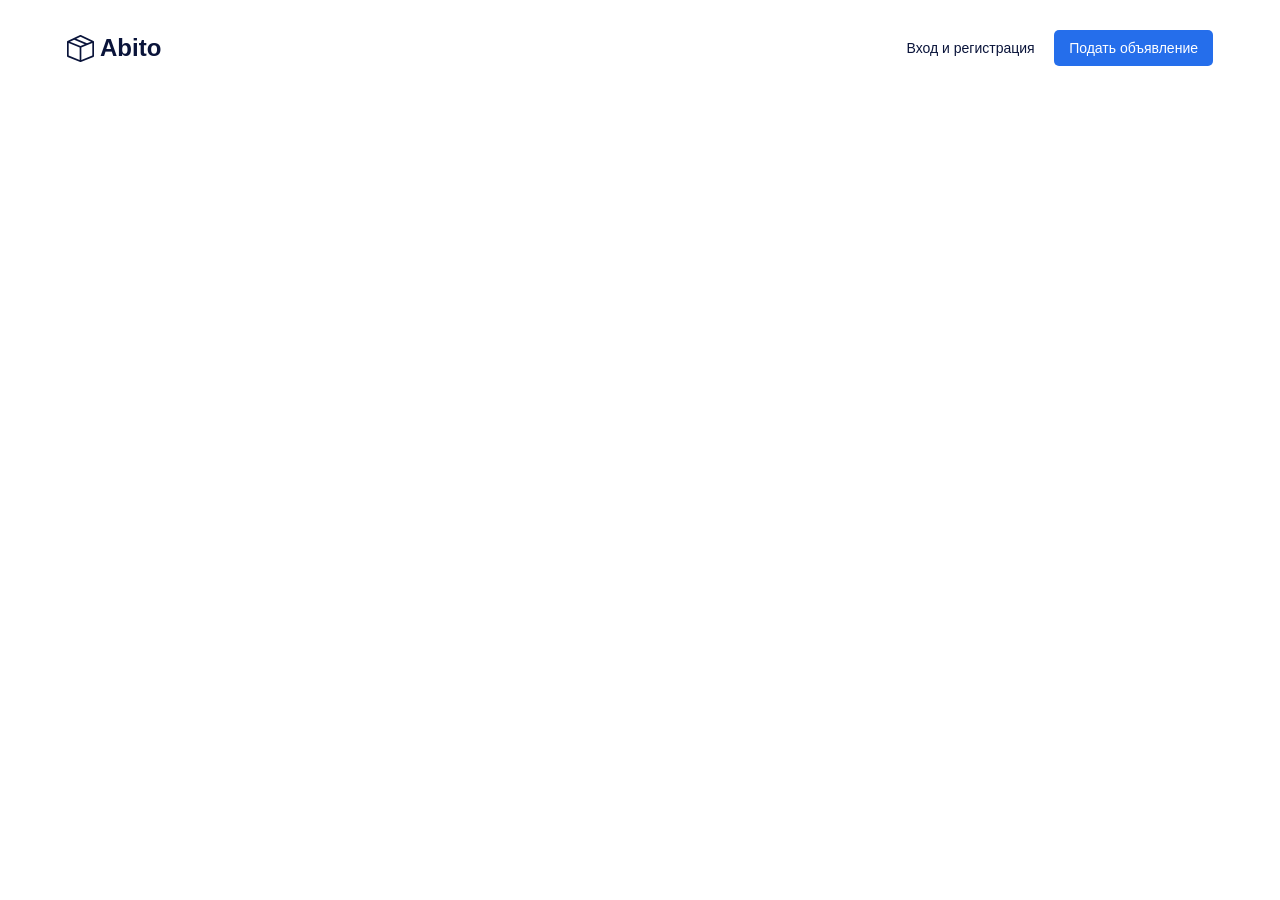
==== project/index.html @ 217543c5 "Add files via upload" ====
<!DOCTYPE html>
<html lang="ru">

<head>
  <meta charset="UTF-8">
  <meta name="viewport" content="width=device-width, initial-scale=1.0">
  <title>Abito</title>
  <link rel="stylesheet" href="css/style.css">
</head>

<body>
  <header class="header">
    <div class="container">
      <div class="header-box">
        <div class="header-logo">
          <img src="img/logo.svg" alt="logo">
          <span>Abito</span>
        </div>
        <div class="header-controls">
          <button class="btn btn-outline">Вход и регистрация</button>
          <button class="btn btn-primary">Подать объявление</button>
        </div>

        <div class="header-burger">
          <img src="img/burger.svg" alt="burger">
        </div>
      </div>
    </div>

  </header>

  <main>
    <section class="search"></section>
  </main>
</body>

</html>
---- project/css/style.css ----
*,
*::after,
*::before {
  box-sizing: border-box;
}

body {
  margin: 0;
  font-family: sans-serif;
}

.container {
  margin: 0 auto;
  padding: 0 12px;
  max-width: 1170px;
  width: 100%;
}



/*======================================================*/
/*===========================header===========================*/
/*======================================================*/
.header {
  padding-top: 30px;
  padding-bottom: 24px;
}

.header-box {
  display: flex;
  justify-content: space-between;
  align-items: center;
}

.header-logo {
  display: flex;
  justify-content: flex-start;
  align-items: center;
}

.header-logo span {
  margin-left: 6px;
  font-size: 24px;
  font-weight: 700;
  line-height: 28px;
  color: rgba(10, 20, 58, 1);
}

.btn {
  padding: 10px 15px;
  border: none;
  border-radius: 5px;
  font-size: 14px;
  font-weight: 400;
  line-height: 16px;
  cursor: pointer;
}

.btn-outline {
  color: rgba(10, 20, 58, 1);
  background-color: transparent;
}

.btn-primary {
  color: rgba(255, 255, 255, 1);
  background-color: rgba(37, 110, 235, 1);
}

.header-burger {
  display: none;
  width: 30px;
  height: 19px;
}











/*===========================media===========================*/
@media (max-width: 1200px) {
  .container {
    max-width: 930px;
  }
}





@media (max-width: 991px) {
  .container {
    max-width: 730px;
  }
}





@media (max-width: 786px) {
  .container {
    max-width: 100%;
  }

  .header-controls {
    display: none;
  }

  .header-burger {
    display: block;
  }
}
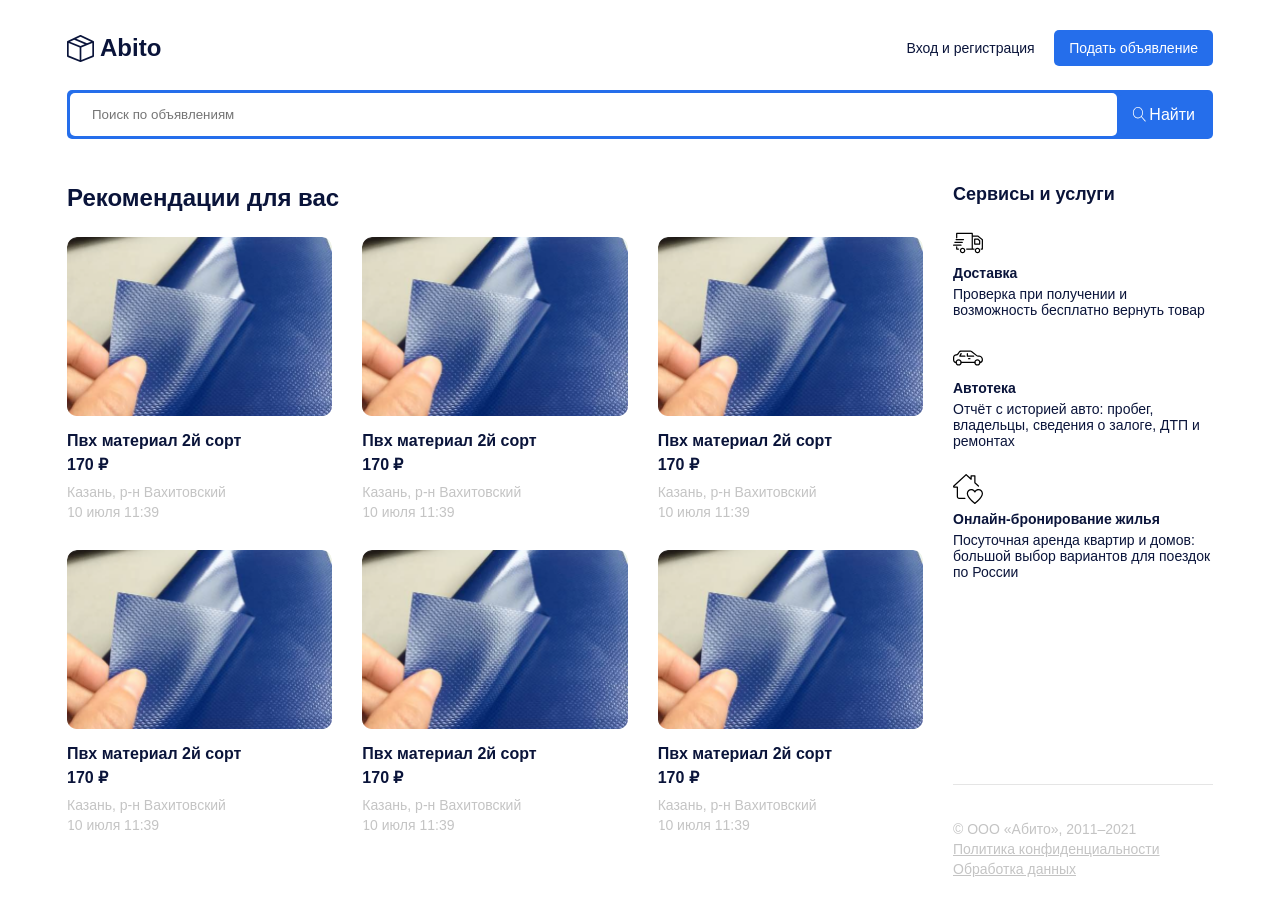
==== commit 204ff670: "Add files via upload" ====
--- a/project/index.html
+++ b/project/index.html
@@ -12,10 +12,10 @@
   <header class="header">
     <div class="container">
       <div class="header-box">
-        <div class="header-logo">
+        <a href="/" class="header-logo">
           <img src="img/logo.svg" alt="logo">
           <span>Abito</span>
-        </div>
+        </a>
         <div class="header-controls">
           <button class="btn btn-outline">Вход и регистрация</button>
           <button class="btn btn-primary">Подать объявление</button>
@@ -26,11 +26,142 @@
         </div>
       </div>
     </div>
-
   </header>
 
   <main>
-    <section class="search"></section>
+    <section class="search">
+      <div class="container">
+        <div class="search-box">
+          <input type="text" placeholder="Поиск по объявлениям">
+          <button class="btn btn-primary search-btn">
+            <img src="img/search.svg" alt="search" class="search-btn__icon">
+            <span class="search-btn__text">Найти</span>
+          </button>
+        </div>
+      </div>
+    </section>
+
+    <section class="content">
+      <div class="container">
+        <div class="content-box">
+          <div class="content-main">
+            <h2 class="content-main__title">Рекомендации для вас</h2>
+            <div class="content-main__list">
+              <a href="product.html" class="content-main__list-item">
+                <div class="content-main__list-item--img">
+                  <img src="img/card-img.png" alt="card-img">
+                </div>
+                <h5 class="content-main__list-item--title">Пвх материал 2й сорт</h5>
+                <strong class="content-main__list-item--price">170 ₽</strong>
+                <div class="content-main__list-item--desc-box">
+                  <span class="content-main__list-item--desc">Казань, р-н Вахитовский</span>
+                  <span class="content-main__list-item--desc">10 июля 11:39</span>
+                </div>
+              </a>
+              <a href="product.html" class="content-main__list-item">
+                <div class="content-main__list-item--img">
+                  <img src="img/card-img.png" alt="card-img">
+                </div>
+                <h5 class="content-main__list-item--title">Пвх материал 2й сорт</h5>
+                <strong class="content-main__list-item--price">170 ₽</strong>
+                <div class="content-main__list-item--desc-box">
+                  <span class="content-main__list-item--desc">Казань, р-н Вахитовский</span>
+                  <span class="content-main__list-item--desc">10 июля 11:39</span>
+                </div>
+              </a>
+              <a href="product.html" class="content-main__list-item">
+                <div class="content-main__list-item--img">
+                  <img src="img/card-img.png" alt="card-img">
+                </div>
+                <h5 class="content-main__list-item--title">Пвх материал 2й сорт</h5>
+                <strong class="content-main__list-item--price">170 ₽</strong>
+                <div class="content-main__list-item--desc-box">
+                  <span class="content-main__list-item--desc">Казань, р-н Вахитовский</span>
+                  <span class="content-main__list-item--desc">10 июля 11:39</span>
+                </div>
+              </a>
+              <a href="product.html" class="content-main__list-item">
+                <div class="content-main__list-item--img">
+                  <img src="img/card-img.png" alt="card-img">
+                </div>
+                <h5 class="content-main__list-item--title">Пвх материал 2й сорт</h5>
+                <strong class="content-main__list-item--price">170 ₽</strong>
+                <div class="content-main__list-item--desc-box">
+                  <span class="content-main__list-item--desc">Казань, р-н Вахитовский</span>
+                  <span class="content-main__list-item--desc">10 июля 11:39</span>
+                </div>
+              </a>
+              <a href="product.html" class="content-main__list-item">
+                <div class="content-main__list-item--img">
+                  <img src="img/card-img.png" alt="card-img">
+                </div>
+                <h5 class="content-main__list-item--title">Пвх материал 2й сорт</h5>
+                <strong class="content-main__list-item--price">170 ₽</strong>
+                <div class="content-main__list-item--desc-box">
+                  <span class="content-main__list-item--desc">Казань, р-н Вахитовский</span>
+                  <span class="content-main__list-item--desc">10 июля 11:39</span>
+                </div>
+              </a>
+              <a href="product.html" class="content-main__list-item">
+                <div class="content-main__list-item--img">
+                  <img src="img/card-img.png" alt="card-img">
+                </div>
+                <h5 class="content-main__list-item--title">Пвх материал 2й сорт</h5>
+                <strong class="content-main__list-item--price">170 ₽</strong>
+                <div class="content-main__list-item--desc-box">
+                  <span class="content-main__list-item--desc">Казань, р-н Вахитовский</span>
+                  <span class="content-main__list-item--desc">10 июля 11:39</span>
+                </div>
+              </a>
+            </div>
+          </div>
+
+          <div class="content-side">
+            <h3 class="content-side__title">Сервисы и услуги</h3>
+
+            <div class="content-side__box">
+              <div class="content-side__list">
+                <div class="content-side__list-item">
+                  <img src="img/side-info-1.svg" alt="side-info" class="content-side__list-item--img">
+                  <h5 class="content-side__list-item--title">Доставка</h5>
+                  <p class="content-side__list-item--text">
+                    Проверка при получении и возможность бесплатно вернуть товар
+                  </p>
+                </div>
+
+                <div class="content-side__list-item">
+                  <img src="img/side-info-2.svg" alt="side-info" class="content-side__list-item--img">
+                  <h5 class="content-side__list-item--title">Автотека</h5>
+                  <p class="content-side__list-item--text">
+                    Отчёт с историей авто: пробег, владельцы, сведения о залоге, ДТП и ремонтах
+                  </p>
+                </div>
+
+                <div class="content-side__list-item">
+                  <img src="img/side-info-3.svg" alt="side-info" class="content-side__list-item--img">
+                  <h5 class="content-side__list-item--title">Онлайн-бронирование жилья</h5>
+                  <p class="content-side__list-item--text">
+                    Посуточная аренда квартир и домов: большой выбор вариантов для поездок по России
+                  </p>
+                </div>
+              </div>
+
+              <div class="content-side__footer">
+                <p class="content-side__footer-item">
+                  © ООО «Абито», 2011–2021
+                </p>
+                <a href="" class="content-side__footer-item">
+                  Политика конфиденциальности
+                </a>
+                <a href="" class="content-side__footer-item">
+                  Обработка данных
+                </a>
+              </div>
+            </div>
+          </div>
+        </div>
+      </div>
+    </section>
   </main>
 </body>
 
--- a/project/css/style.css
+++ b/project/css/style.css
@@ -36,6 +36,8 @@
   display: flex;
   justify-content: flex-start;
   align-items: center;
+  text-decoration: none;
+  color: rgba(10, 20, 58, 1);
 }
 
 .header-logo span {
@@ -43,7 +45,6 @@
   font-size: 24px;
   font-weight: 700;
   line-height: 28px;
-  color: rgba(10, 20, 58, 1);
 }
 
 .btn {
@@ -81,12 +82,277 @@
 
 
 
+/*======================================================*/
+/*===========================index.html===========================*/
+/*======================================================*/
+
+
+/*===========================search===========================*/
+.search {
+  margin-bottom: 45px;
+}
+
+.search-box {
+  display: flex;
+  align-items: center;
+  justify-content: flex-start;
+  padding: 3px;
+  width: 100%;
+  border-radius: 5px;
+  background-color: rgba(37, 110, 235, 1);
+}
+
+.search-box input {
+  flex-grow: 1;
+  padding: 14px 22px;
+  min-width: 0;
+  border-radius: 5px;
+  border: none;
+  background: rgba(255, 255, 255, 1);
+  outline: none;
+}
+
+.search-btn {
+  display: flex;
+  align-items: center;
+}
+
+.search-btn .search-btn__icon {
+  width: 15px;
+  height: 15px;
+}
+
+.search-btn .search-btn__icon::placeholder {
+  font-size: 14px;
+  font-weight: 400;
+  line-height: 16px;
+  color: rgba(10, 20, 58, 1);
+  opacity: 0.4;
+}
+
+.search-btn .search-btn__text {
+  margin-left: 2px;
+  font-size: 16px;
+  font-weight: 400;
+  line-height: 19px;
+}
+
+
+
+/*===========================content===========================*/
+.content {
+  padding-bottom: 50px;
+}
+
+.content-box {
+  display: flex;
+  justify-content: space-between;
+  gap: 30px;
+}
+
+.content-main {
+  flex-grow: 1;
+}
+
+.content-side {
+  min-width: 260px;
+  width: 260px;
+}
+
+.content-main__title {
+  margin-top: 0;
+  margin-bottom: 25px;
+  font-size: 24px;
+  line-height: 28px;
+  color: rgba(10, 20, 58, 1);
+}
+
+.content-main__list {
+  display: flex;
+  justify-content: space-between;
+  flex-wrap: wrap;
+  row-gap: 30px;
+}
+
+.content-main__list-item {
+  display: flex;
+  flex-direction: column;
+  align-items: flex-start;
+  width: calc((100% - 60px) / 3);
+  border-radius: 10px;
+  overflow: hidden;
+  text-decoration: none;
+}
+
+.content-main__list-item--img {
+  display: flex;
+  width: 100%;
+}
+
+.content-main__list-item--img img {
+  display: block;
+  width: 100%;
+}
+
+.content-main__list-item--title {
+  margin-top: 15px;
+  margin-bottom: 5px;
+  font-size: 16px;
+  line-height: 19px;
+  color: rgba(10, 20, 58, 1);
+}
+
+.content-main__list-item:hover .content-main__list-item--title {
+  color: rgba(37, 110, 235, 1);
+}
+
+.content-main__list-item--price {
+  margin-bottom: 10px;
+  font-size: 16px;
+  font-weight: 700;
+  line-height: 19px;
+  color: rgba(10, 20, 58, 1);
+}
+
+.content-main__list-item--desc-box {
+  display: flex;
+  flex-direction: column;
+  row-gap: 4px;
+}
+
+.content-main__list-item--desc {
+  font-size: 14px;
+  font-weight: 400;
+  line-height: 16px;
+  color: rgba(196, 196, 196, 1);
+}
+
+.content-side__title {
+  margin-top: 0;
+  margin-bottom: 23px;
+  font-size: 18px;
+  line-height: 21px;
+  color: rgba(10, 20, 58, 1);
+}
+
+.content-side__box {
+  display: flex;
+  flex-direction: column;
+  justify-content: space-between;
+  height: 100%;
+}
+
+.content-side__list {
+  display: flex;
+  flex-direction: column;
+  row-gap: 25px;
+  margin-bottom: 36px;
+  padding-bottom: 36px;
+  height: 100%;
+  border-bottom: 1px solid rgba(229, 229, 229, 1);
+}
+
+.content-side__list-item {
+  display: flex;
+  flex-direction: column;
+  align-items: flex-start;
+}
+
+.content-side__list-item--img {
+  width: 30px;
+  height: 30px;
+}
+
+.content-side__list-item--title {
+  margin-top: 7px;
+  margin-bottom: 5px;
+  font-size: 14px;
+  line-height: 16px;
+  color: rgba(10, 20, 58, 1);
+}
+
+.content-side__list-item--text {
+  margin: 0;
+  font-size: 14px;
+  font-weight: 400;
+  line-height: 16px;
+  color: rgba(10, 20, 58, 1);
+}
+
+.content-side__footer {
+  display: flex;
+  flex-direction: column;
+  gap: 4px;
+}
+
+.content-side__footer-item {
+  margin: 0;
+  font-size: 14px;
+  font-weight: 400;
+  line-height: 16px;
+  color: rgba(196, 196, 196, 1);
+}
+
+
+
+
+
+
+
+
+
+
+/*======================================================*/
+/*===========================product.html===========================*/
+/*======================================================*/
+.content-product {
+  display: flex;
+  flex-grow: 1;
+  gap: 30px;
+}
+
+.content-product__left {
+  flex-basis: 50%;
+}
+
+.content-product__right {
+  flex-basis: 50%;
+}
+
+.content-product__title,
+.content-product__price {
+  margin-top: 0;
+  margin-bottom: 25px;
+  font-size: 24px;
+  line-height: 28px;
+  color: rgba(10, 20, 58, 1);
+}
+
+.content-product__img {
+  width: 100%;
+}
+
+.content-product__text {
+  font-size: 14px;
+  font-weight: 400;
+  line-height: 20px;
+  color: rgba(10, 20, 58, 1);
+}
+
+
+
+
+
 
 /*===========================media===========================*/
 @media (max-width: 1200px) {
   .container {
     max-width: 930px;
   }
+
+  .content-main__list-item {
+    width: calc((100% - 30px) / 2);
+  }
 }
 
 
@@ -97,6 +363,34 @@
   .container {
     max-width: 730px;
   }
+
+  .content-box {
+    flex-direction: column;
+  }
+
+  .content-main {
+    width: 100%;
+  }
+
+  .content-side {
+    width: 100%;
+    min-width: none;
+  }
+
+  .content-product {
+    flex-direction: column;
+    width: 100%;
+  }
+
+  .content-product__left {
+    flex-basis: 100%;
+    width: 100%;
+  }
+
+  .content-product__right {
+    flex-basis: 100%;
+    width: 100%;
+  }
 }
 
 
@@ -115,4 +409,20 @@
   .header-burger {
     display: block;
   }
+
+  .search-btn .search-btn__text {
+    display: none;
+  }
+
+
+}
+
+
+
+
+
+@media (max-width: 480px) {
+  .content-main__list-item {
+    width: 100%;
+  }
 }
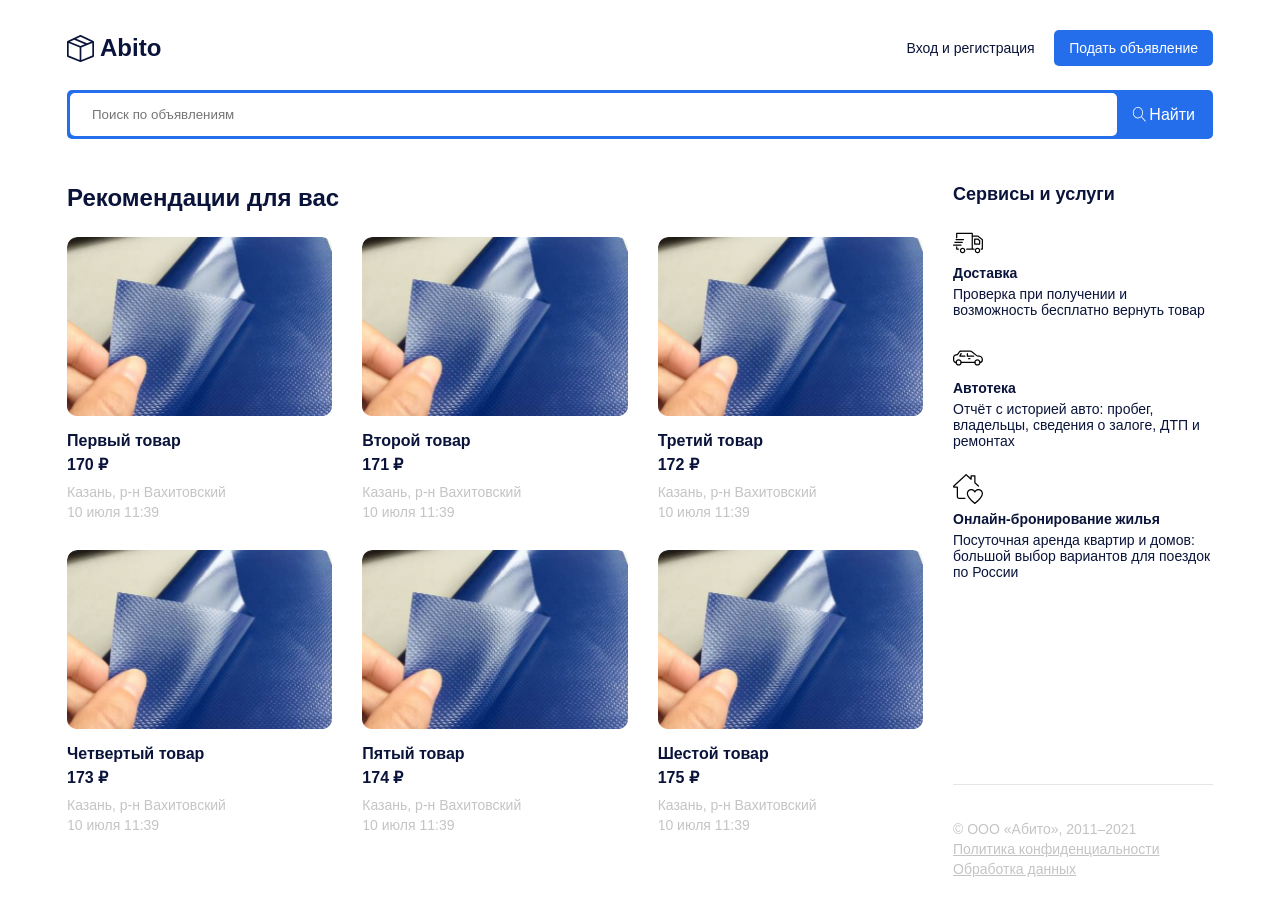
==== commit 9aacc156: "Add files via upload" ====
--- a/project/index.html
+++ b/project/index.html
@@ -47,6 +47,18 @@
           <div class="content-main">
             <h2 class="content-main__title">Рекомендации для вас</h2>
             <div class="content-main__list">
+              <!-- <a href="product.html" class="content-main__list-item">
+                <div class="content-main__list-item--img">
+                  <img src="img/card-img.png" alt="card-img">
+                </div>
+                <h5 class="content-main__list-item--title">Пвх материал 2й сорт</h5>
+                <strong class="content-main__list-item--price">170 ₽</strong>
+                <div class="content-main__list-item--desc-box">
+                  <span class="content-main__list-item--desc">Казань, р-н Вахитовский</span>
+                  <span class="content-main__list-item--desc">10 июля 11:39</span>
+                </div>
+              </a>
+
               <a href="product.html" class="content-main__list-item">
                 <div class="content-main__list-item--img">
                   <img src="img/card-img.png" alt="card-img">
@@ -58,6 +70,7 @@
                   <span class="content-main__list-item--desc">10 июля 11:39</span>
                 </div>
               </a>
+
               <a href="product.html" class="content-main__list-item">
                 <div class="content-main__list-item--img">
                   <img src="img/card-img.png" alt="card-img">
@@ -69,6 +82,7 @@
                   <span class="content-main__list-item--desc">10 июля 11:39</span>
                 </div>
               </a>
+
               <a href="product.html" class="content-main__list-item">
                 <div class="content-main__list-item--img">
                   <img src="img/card-img.png" alt="card-img">
@@ -80,6 +94,7 @@
                   <span class="content-main__list-item--desc">10 июля 11:39</span>
                 </div>
               </a>
+
               <a href="product.html" class="content-main__list-item">
                 <div class="content-main__list-item--img">
                   <img src="img/card-img.png" alt="card-img">
@@ -91,6 +106,7 @@
                   <span class="content-main__list-item--desc">10 июля 11:39</span>
                 </div>
               </a>
+
               <a href="product.html" class="content-main__list-item">
                 <div class="content-main__list-item--img">
                   <img src="img/card-img.png" alt="card-img">
@@ -101,18 +117,7 @@
                   <span class="content-main__list-item--desc">Казань, р-н Вахитовский</span>
                   <span class="content-main__list-item--desc">10 июля 11:39</span>
                 </div>
-              </a>
-              <a href="product.html" class="content-main__list-item">
-                <div class="content-main__list-item--img">
-                  <img src="img/card-img.png" alt="card-img">
-                </div>
-                <h5 class="content-main__list-item--title">Пвх материал 2й сорт</h5>
-                <strong class="content-main__list-item--price">170 ₽</strong>
-                <div class="content-main__list-item--desc-box">
-                  <span class="content-main__list-item--desc">Казань, р-н Вахитовский</span>
-                  <span class="content-main__list-item--desc">10 июля 11:39</span>
-                </div>
-              </a>
+              </a> -->
             </div>
           </div>
 
@@ -163,6 +168,8 @@
       </div>
     </section>
   </main>
+
+  <script src="js/script.js"></script>
 </body>
 
 </html>
